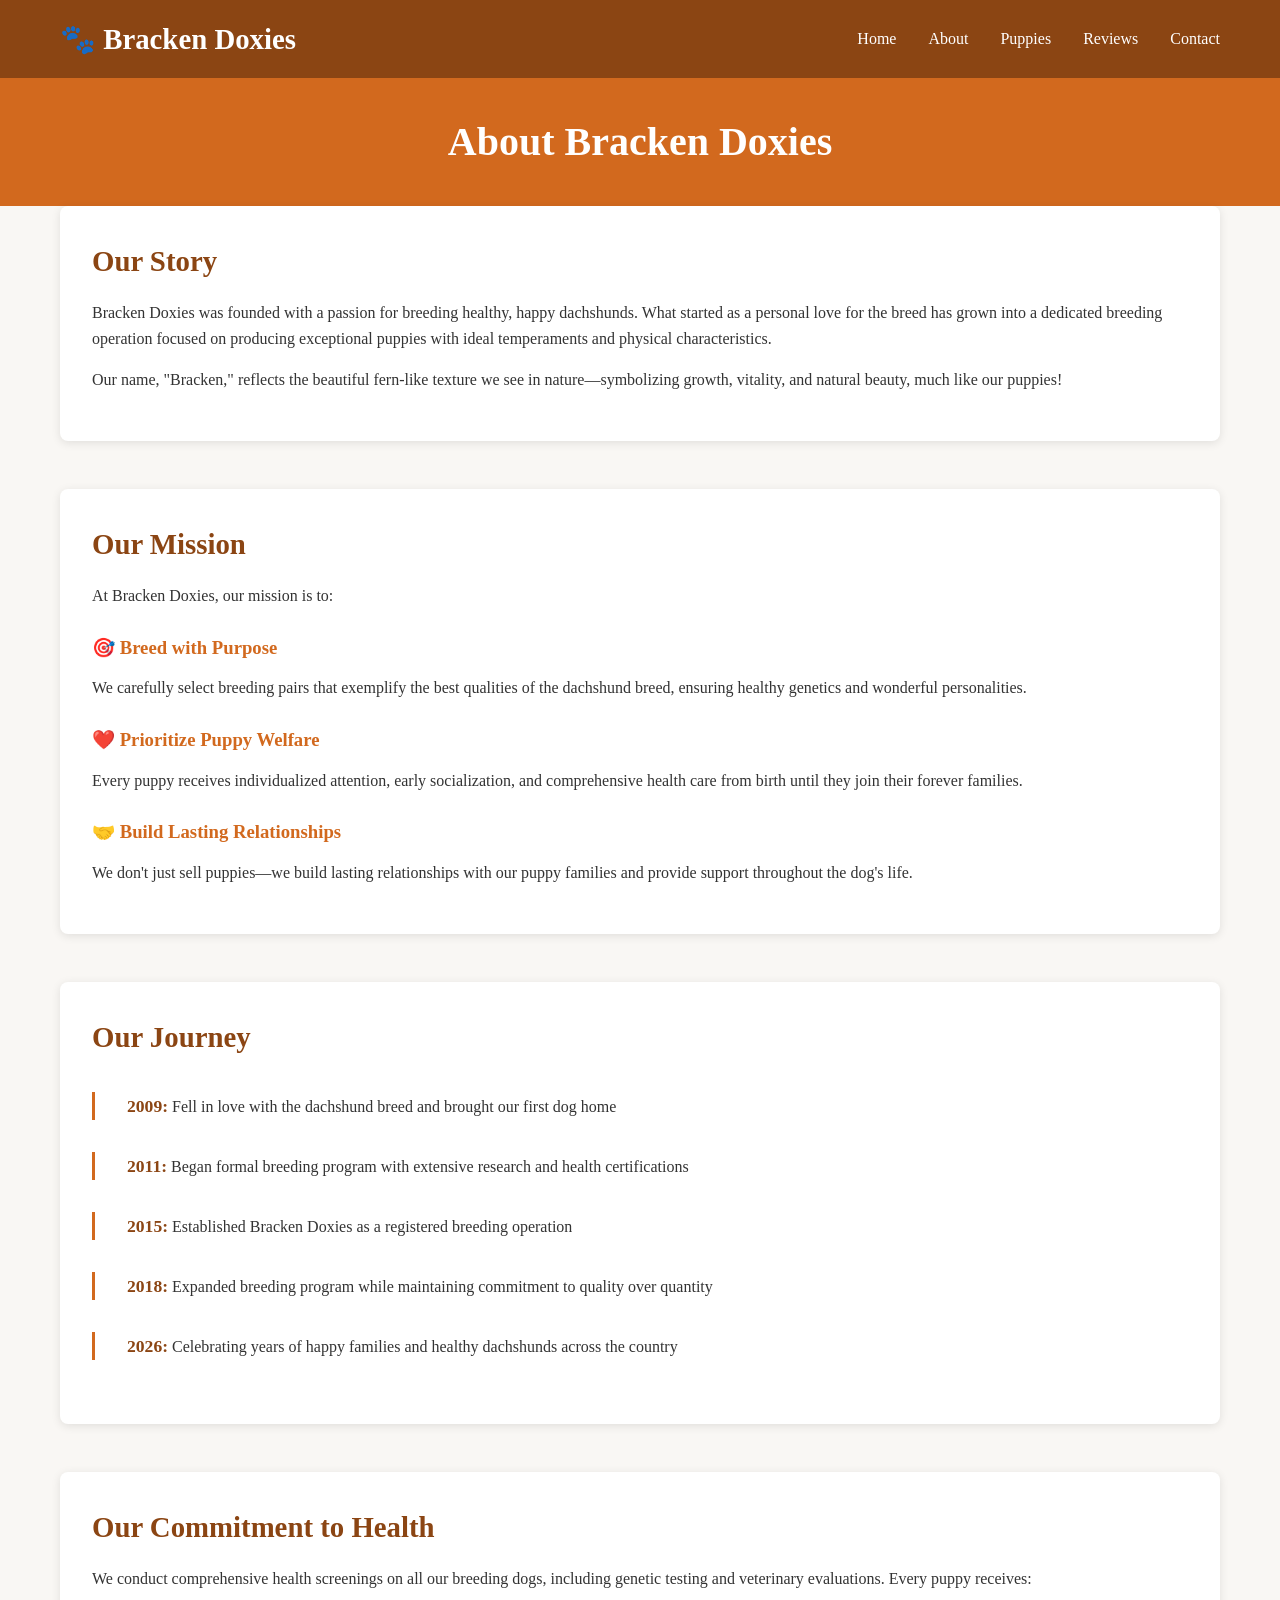
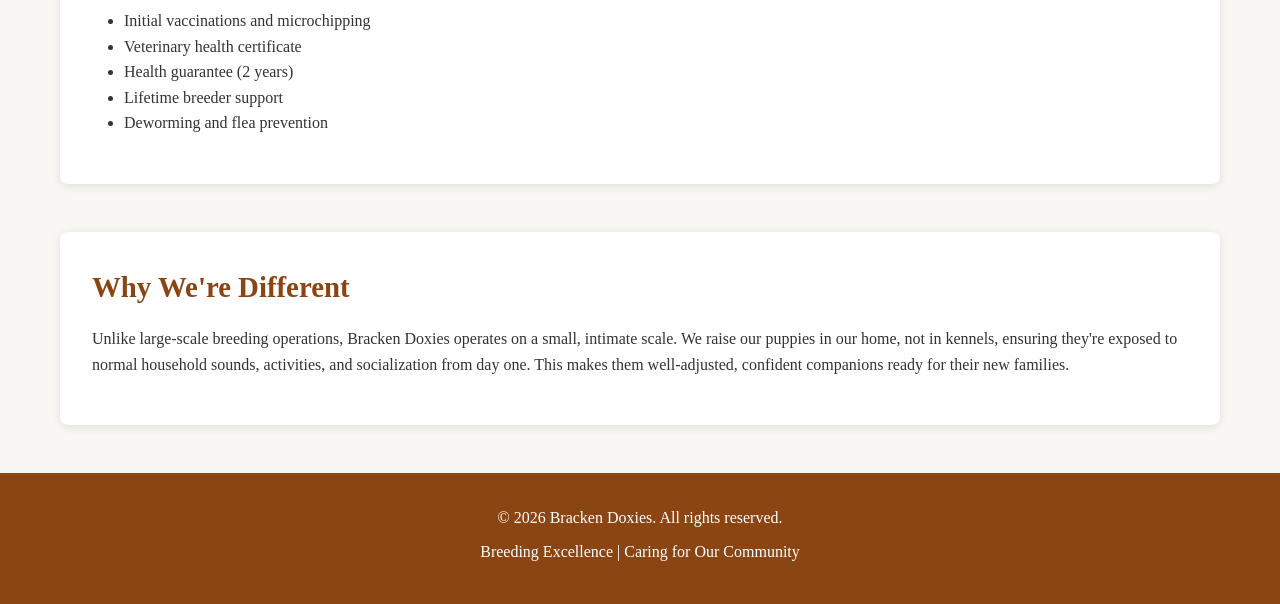
==== about.html @ 05cd978b "Initial site deployment" ====
<!DOCTYPE html>
<html lang="en">
<head>
    <meta charset="UTF-8">
    <meta name="viewport" content="width=device-width, initial-scale=1.0">
    <title>About Us - Bracken Doxies</title>
    <style>
        * {
            margin: 0;
            padding: 0;
            box-sizing: border-box;
        }
        
        body {
            font-family: 'Georgia', serif;
            line-height: 1.6;
            color: #333;
            background-color: #f9f7f4;
        }
        
        header {
            background-color: #8b4513;
            color: white;
            padding: 1rem 0;
            box-shadow: 0 2px 5px rgba(0,0,0,0.1);
        }
        
        .header-container {
            max-width: 1200px;
            margin: 0 auto;
            padding: 0 20px;
            display: flex;
            justify-content: space-between;
            align-items: center;
        }
        
        .logo {
            font-size: 1.8rem;
            font-weight: bold;
        }
        
        nav ul {
            display: flex;
            list-style: none;
            gap: 2rem;
        }
        
        nav a {
            color: white;
            text-decoration: none;
            transition: color 0.3s;
        }
        
        nav a:hover {
            color: #ffd700;
        }
        
        .container {
            max-width: 1200px;
            margin: 0 auto;
            padding: 0 20px;
        }
        
        .page-title {
            background-color: #d2691e;
            color: white;
            padding: 2rem 0;
            text-align: center;
        }
        
        .page-title h1 {
            font-size: 2.5rem;
        }
        
        main {
            padding: 3rem 0;
        }
        
        .section {
            margin-bottom: 3rem;
            background: white;
            padding: 2rem;
            border-radius: 8px;
            box-shadow: 0 2px 10px rgba(0,0,0,0.1);
        }
        
        h2 {
            color: #8b4513;
            font-size: 1.8rem;
            margin-bottom: 1rem;
        }
        
        h3 {
            color: #d2691e;
            margin-top: 1.5rem;
            margin-bottom: 0.8rem;
        }
        
        p {
            margin-bottom: 1rem;
        }
        
        .timeline {
            margin: 2rem 0;
        }
        
        .timeline-item {
            margin-bottom: 2rem;
            padding-left: 2rem;
            border-left: 3px solid #d2691e;
        }
        
        .timeline-item strong {
            color: #8b4513;
            font-size: 1.1rem;
        }
        
        footer {
            background-color: #8b4513;
            color: white;
            text-align: center;
            padding: 2rem 0;
            margin-top: 3rem;
        }
        
        footer p {
            margin-bottom: 0.5rem;
        }
    </style>
</head>
<body>
    <header>
        <div class="header-container">
            <div class="logo">🐾 Bracken Doxies</div>
            <nav>
                <ul>
                    <li><a href="index.html">Home</a></li>
                    <li><a href="about.html">About</a></li>
                    <li><a href="puppies.html">Puppies</a></li>
                    <li><a href="reviews.html">Reviews</a></li>
                    <li><a href="contact.html">Contact</a></li>
                </ul>
            </nav>
        </div>
    </header>

    <section class="page-title">
        <div class="container">
            <h1>About Bracken Doxies</h1>
        </div>
    </section>

    <main class="container">
        <section class="section">
            <h2>Our Story</h2>
            <p>
                Bracken Doxies was founded with a passion for breeding healthy, happy dachshunds. What started as a personal love for the breed has grown into a dedicated breeding operation focused on producing exceptional puppies with ideal temperaments and physical characteristics.
            </p>
            <p>
                Our name, "Bracken," reflects the beautiful fern-like texture we see in nature—symbolizing growth, vitality, and natural beauty, much like our puppies!
            </p>
        </section>

        <section class="section">
            <h2>Our Mission</h2>
            <p>
                At Bracken Doxies, our mission is to:
            </p>
            <h3>🎯 Breed with Purpose</h3>
            <p>We carefully select breeding pairs that exemplify the best qualities of the dachshund breed, ensuring healthy genetics and wonderful personalities.</p>
            
            <h3>❤️ Prioritize Puppy Welfare</h3>
            <p>Every puppy receives individualized attention, early socialization, and comprehensive health care from birth until they join their forever families.</p>
            
            <h3>🤝 Build Lasting Relationships</h3>
            <p>We don't just sell puppies—we build lasting relationships with our puppy families and provide support throughout the dog's life.</p>
        </section>

        <section class="section">
            <h2>Our Journey</h2>
            <div class="timeline">
                <div class="timeline-item">
                    <strong>2009:</strong> Fell in love with the dachshund breed and brought our first dog home
                </div>
                <div class="timeline-item">
                    <strong>2011:</strong> Began formal breeding program with extensive research and health certifications
                </div>
                <div class="timeline-item">
                    <strong>2015:</strong> Established Bracken Doxies as a registered breeding operation
                </div>
                <div class="timeline-item">
                    <strong>2018:</strong> Expanded breeding program while maintaining commitment to quality over quantity
                </div>
                <div class="timeline-item">
                    <strong>2026:</strong> Celebrating years of happy families and healthy dachshunds across the country
                </div>
            </div>
        </section>

        <section class="section">
            <h2>Our Commitment to Health</h2>
            <p>
                We conduct comprehensive health screenings on all our breeding dogs, including genetic testing and veterinary evaluations. Every puppy receives:
            </p>
            <ul style="margin-left: 2rem; margin-bottom: 1rem;">
                <li>Initial vaccinations and microchipping</li>
                <li>Veterinary health certificate</li>
                <li>Health guarantee (2 years)</li>
                <li>Lifetime breeder support</li>
                <li>Deworming and flea prevention</li>
            </ul>
        </section>

        <section class="section">
            <h2>Why We're Different</h2>
            <p>
                Unlike large-scale breeding operations, Bracken Doxies operates on a small, intimate scale. We raise our puppies in our home, not in kennels, ensuring they're exposed to normal household sounds, activities, and socialization from day one. This makes them well-adjusted, confident companions ready for their new families.
            </p>
        </section>
    </main>

    <footer>
        <p>&copy; 2026 Bracken Doxies. All rights reserved.</p>
        <p>Breeding Excellence | Caring for Our Community</p>
    </footer>
</body>
</html>
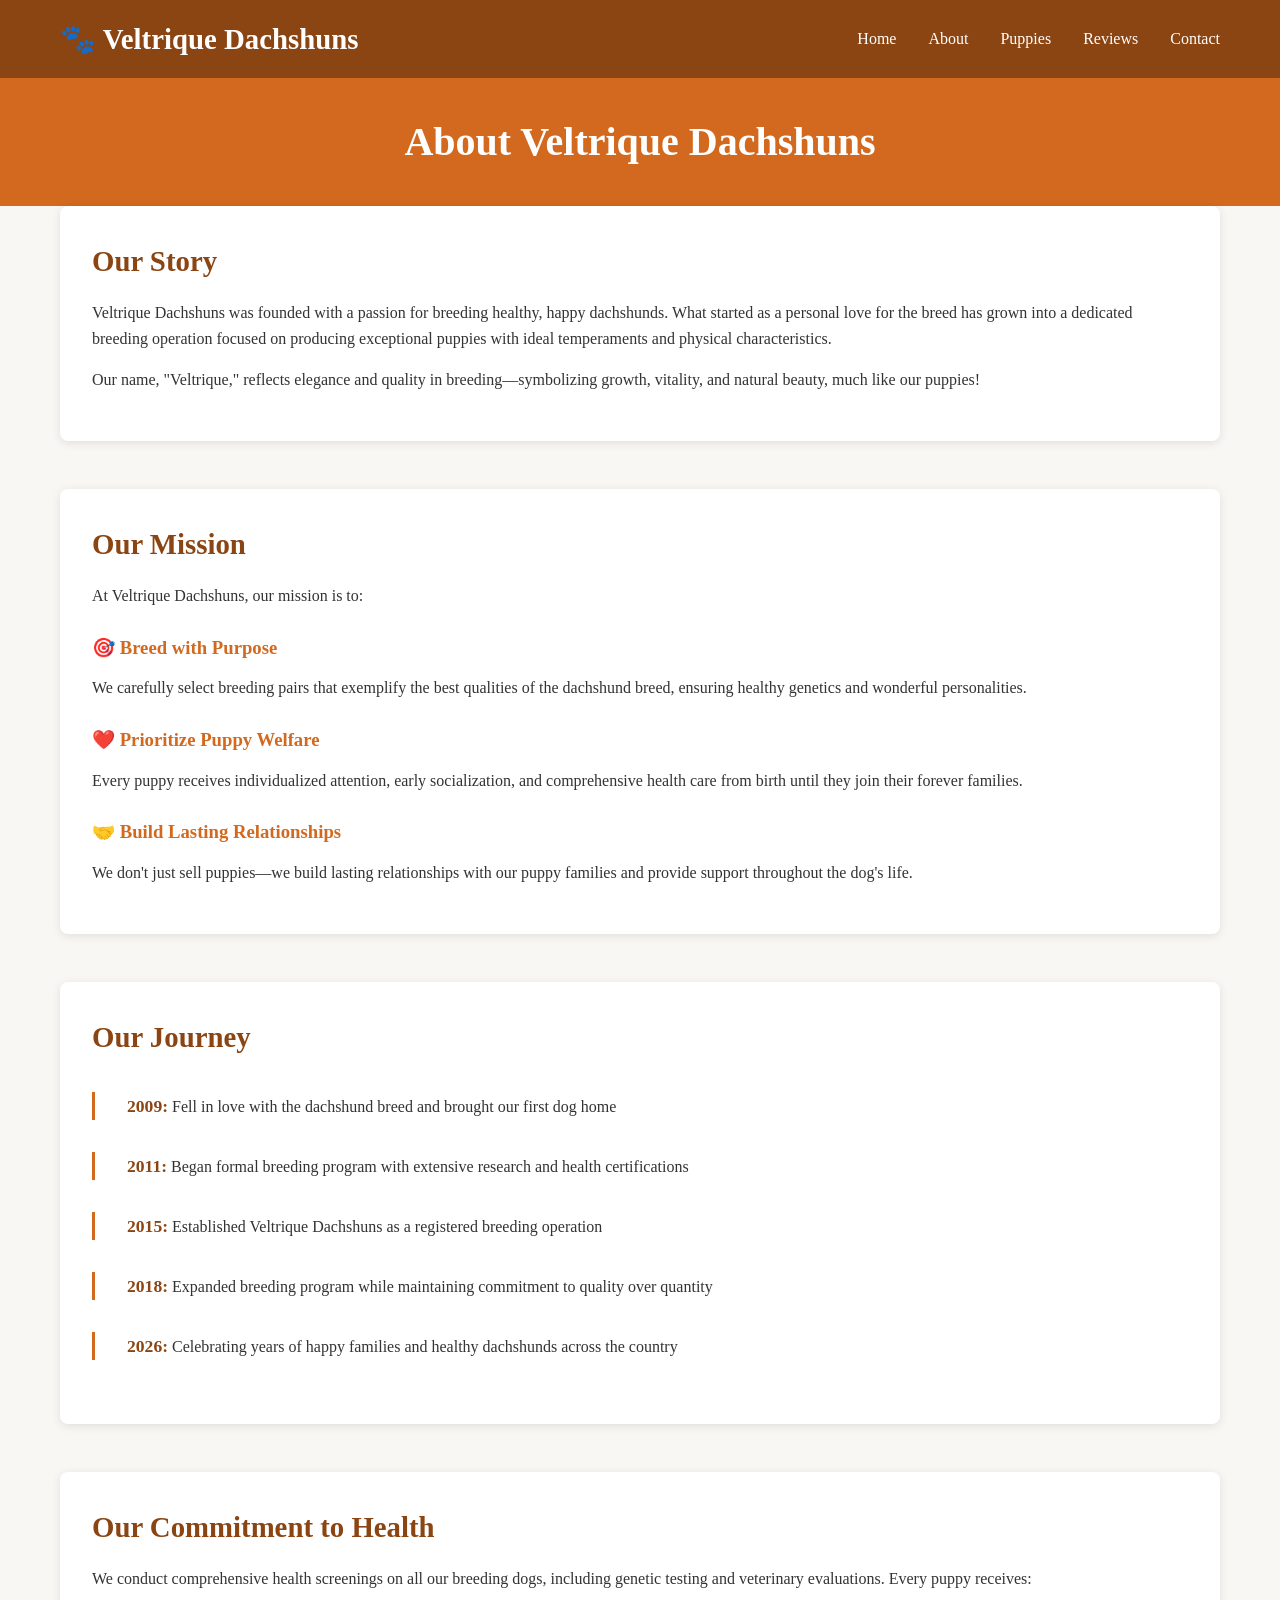
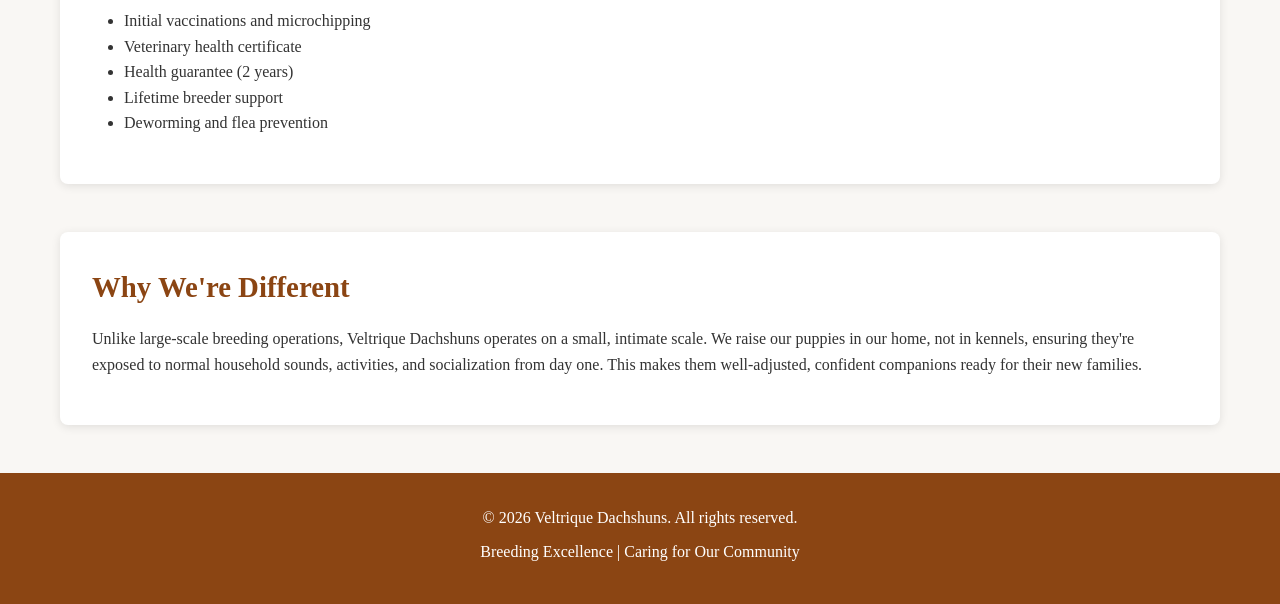
==== commit 461c5268: "Update site branding to Veltrique Dachshuns and remove phone contact info" ====
--- a/about.html
+++ b/about.html
@@ -3,7 +3,7 @@
 <head>
     <meta charset="UTF-8">
     <meta name="viewport" content="width=device-width, initial-scale=1.0">
-    <title>About Us - Bracken Doxies</title>
+    <title>About Us - Veltrique Dachshuns</title>
     <style>
         * {
             margin: 0;
@@ -131,7 +131,7 @@
 <body>
     <header>
         <div class="header-container">
-            <div class="logo">🐾 Bracken Doxies</div>
+            <div class="logo">🐾 Veltrique Dachshuns</div>
             <nav>
                 <ul>
                     <li><a href="index.html">Home</a></li>
@@ -146,7 +146,7 @@
 
     <section class="page-title">
         <div class="container">
-            <h1>About Bracken Doxies</h1>
+            <h1>About Veltrique Dachshuns</h1>
         </div>
     </section>
 
@@ -154,17 +154,17 @@
         <section class="section">
             <h2>Our Story</h2>
             <p>
-                Bracken Doxies was founded with a passion for breeding healthy, happy dachshunds. What started as a personal love for the breed has grown into a dedicated breeding operation focused on producing exceptional puppies with ideal temperaments and physical characteristics.
-            </p>
-            <p>
-                Our name, "Bracken," reflects the beautiful fern-like texture we see in nature—symbolizing growth, vitality, and natural beauty, much like our puppies!
+                Veltrique Dachshuns was founded with a passion for breeding healthy, happy dachshunds. What started as a personal love for the breed has grown into a dedicated breeding operation focused on producing exceptional puppies with ideal temperaments and physical characteristics.
+            </p>
+            <p>
+                Our name, "Veltrique," reflects elegance and quality in breeding—symbolizing growth, vitality, and natural beauty, much like our puppies!
             </p>
         </section>
 
         <section class="section">
             <h2>Our Mission</h2>
             <p>
-                At Bracken Doxies, our mission is to:
+                At Veltrique Dachshuns, our mission is to:
             </p>
             <h3>🎯 Breed with Purpose</h3>
             <p>We carefully select breeding pairs that exemplify the best qualities of the dachshund breed, ensuring healthy genetics and wonderful personalities.</p>
@@ -186,7 +186,7 @@
                     <strong>2011:</strong> Began formal breeding program with extensive research and health certifications
                 </div>
                 <div class="timeline-item">
-                    <strong>2015:</strong> Established Bracken Doxies as a registered breeding operation
+                    <strong>2015:</strong> Established Veltrique Dachshuns as a registered breeding operation
                 </div>
                 <div class="timeline-item">
                     <strong>2018:</strong> Expanded breeding program while maintaining commitment to quality over quantity
@@ -214,13 +214,13 @@
         <section class="section">
             <h2>Why We're Different</h2>
             <p>
-                Unlike large-scale breeding operations, Bracken Doxies operates on a small, intimate scale. We raise our puppies in our home, not in kennels, ensuring they're exposed to normal household sounds, activities, and socialization from day one. This makes them well-adjusted, confident companions ready for their new families.
+                Unlike large-scale breeding operations, Veltrique Dachshuns operates on a small, intimate scale. We raise our puppies in our home, not in kennels, ensuring they're exposed to normal household sounds, activities, and socialization from day one. This makes them well-adjusted, confident companions ready for their new families.
             </p>
         </section>
     </main>
 
     <footer>
-        <p>&copy; 2026 Bracken Doxies. All rights reserved.</p>
+        <p>&copy; 2026 Veltrique Dachshuns. All rights reserved.</p>
         <p>Breeding Excellence | Caring for Our Community</p>
     </footer>
 </body>
